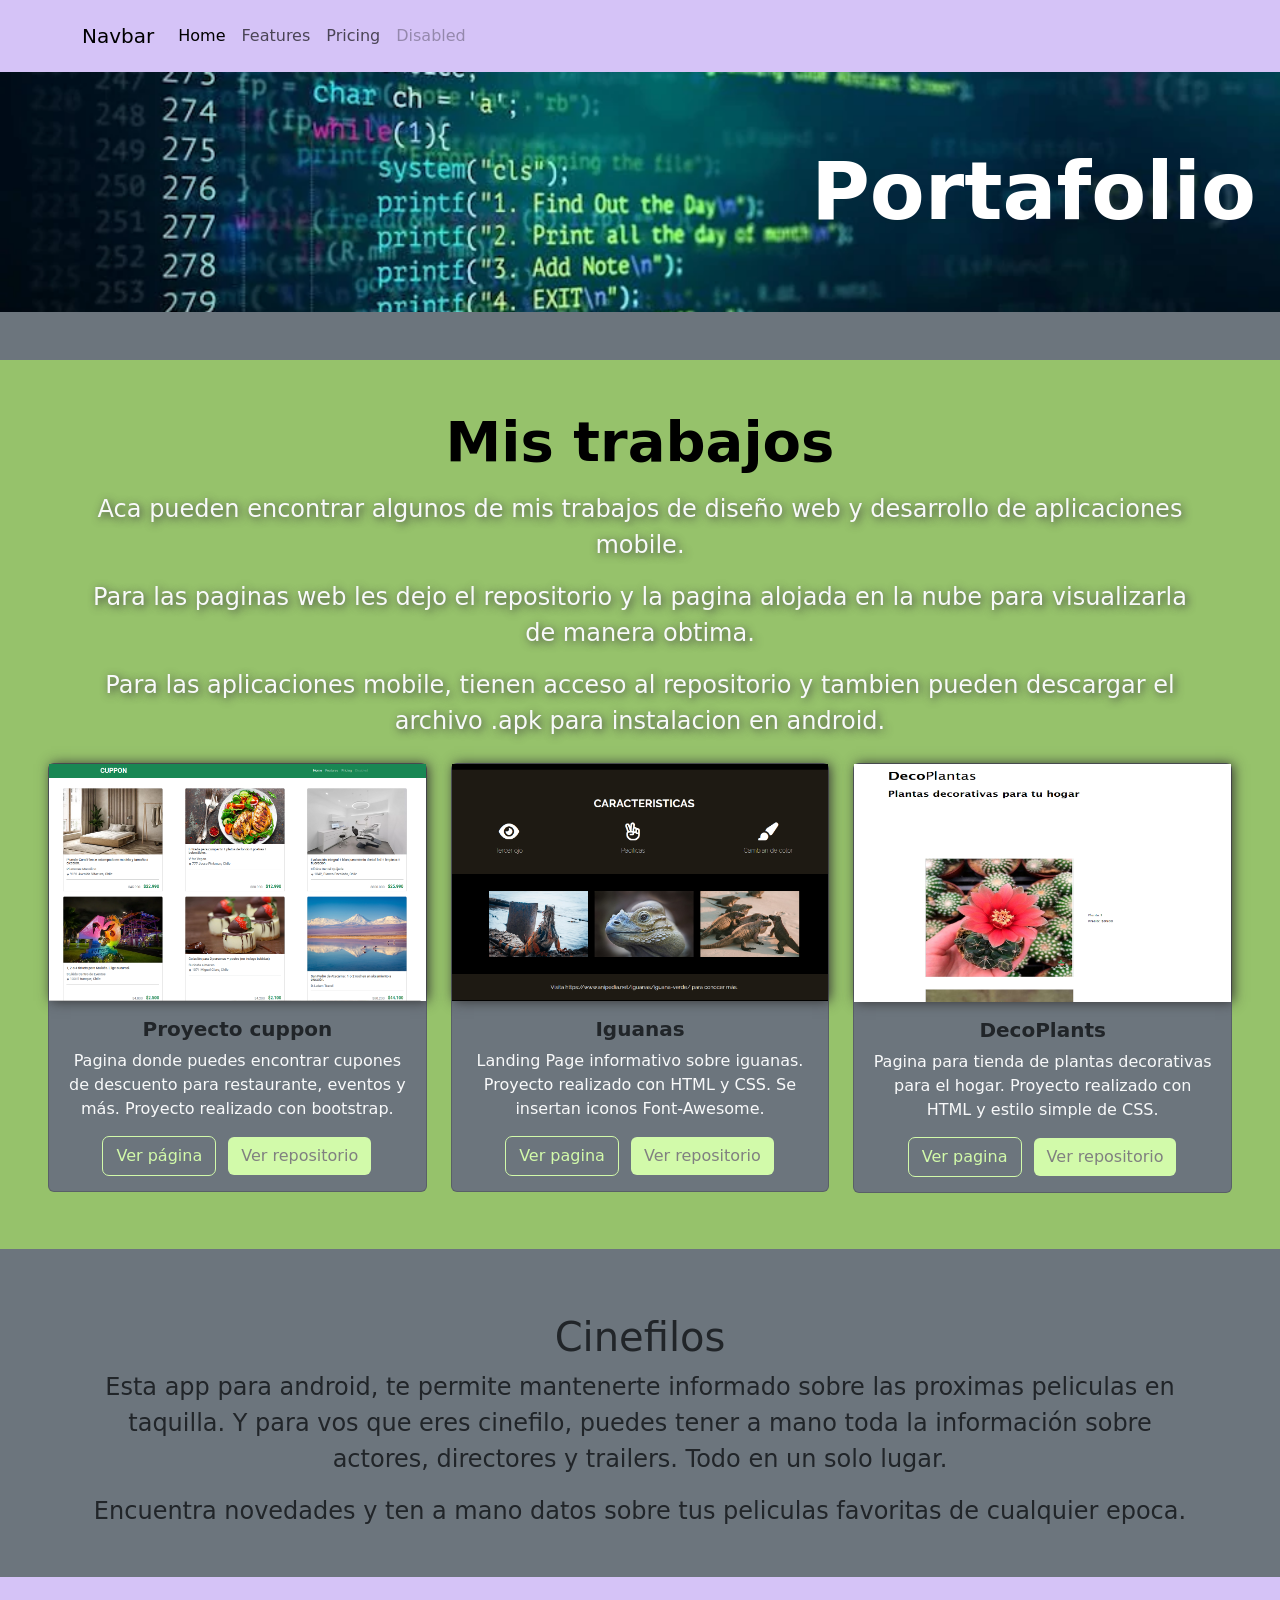
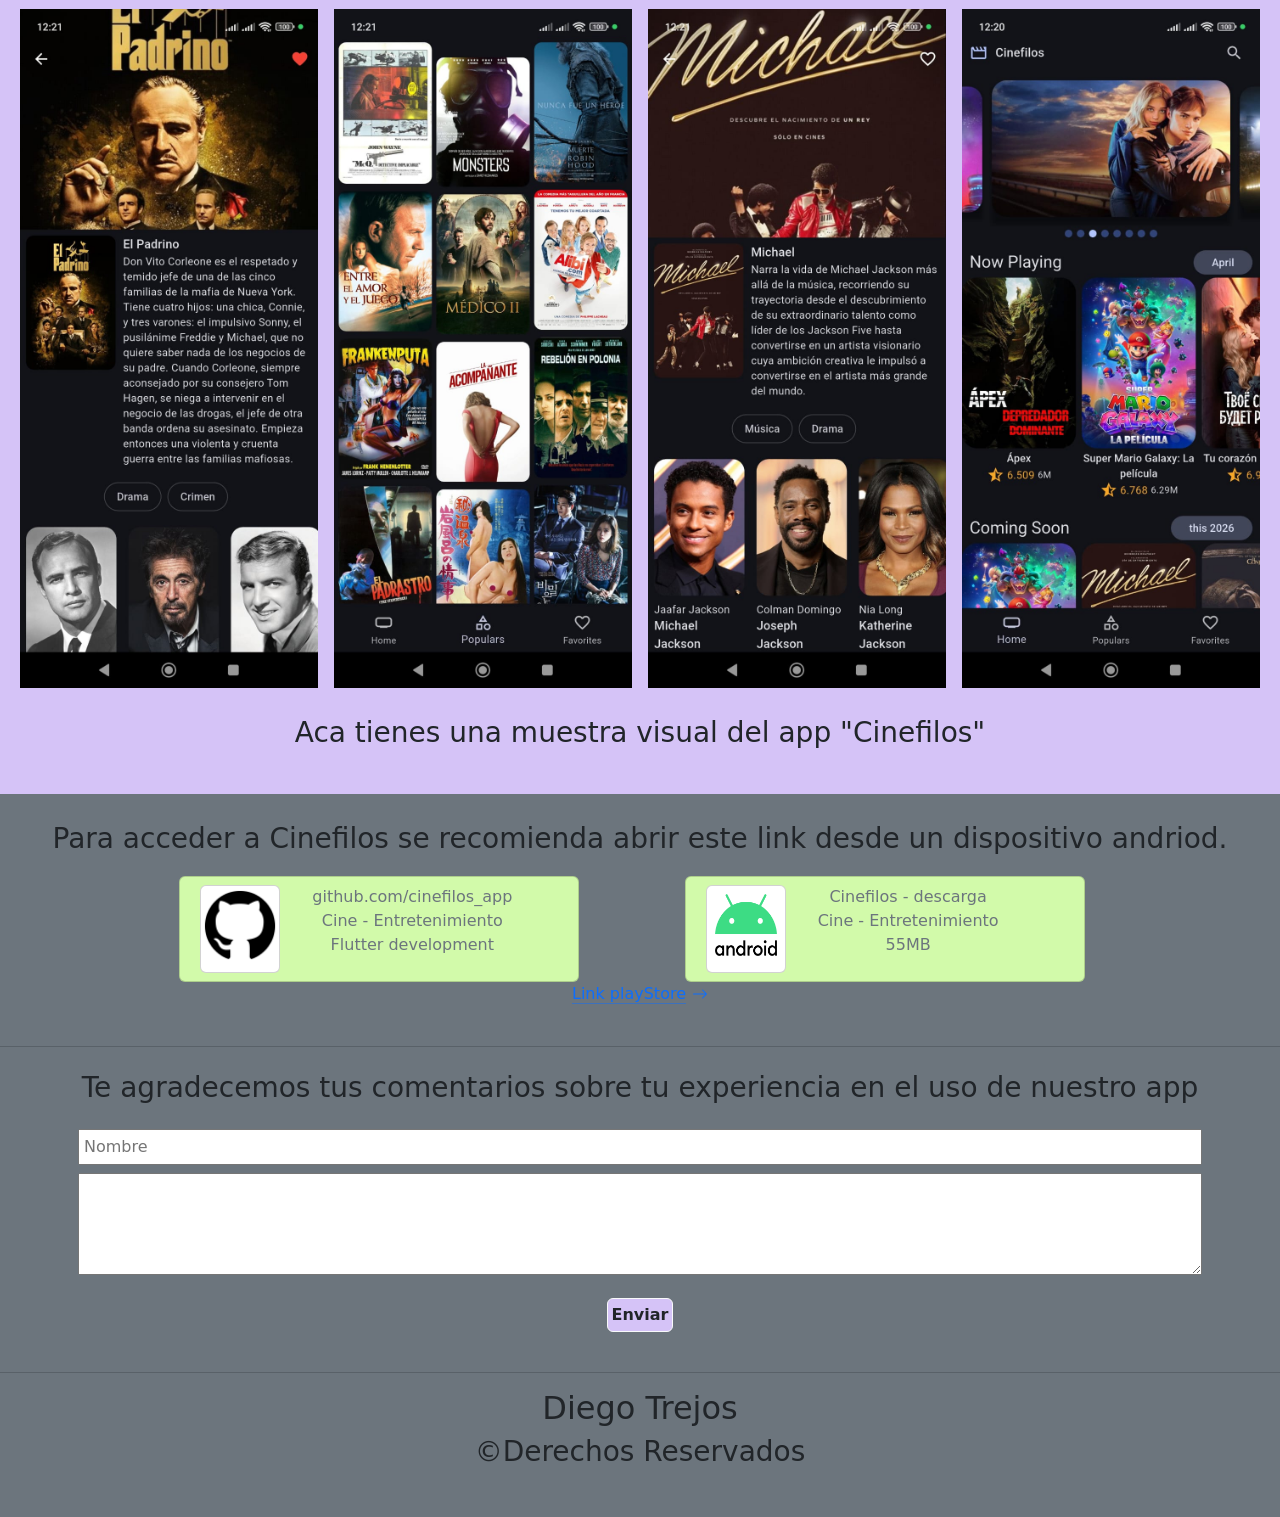
==== portfolio.html @ 0711bc3e "add: tarjetas cinefilos" ====
<!doctype html>
<html lang="en">
  <head>
    <meta charset="UTF-8" />
    <meta name="viewport" content="width=device-width, initial-scale=1.0" />
    <title>DiegoTrejos/cinefilos</title>
    <link
      href="https://cdn.jsdelivr.net/npm/bootstrap@5.3.8/dist/css/bootstrap.min.css"
      rel="stylesheet"
      integrity="sha384-sRIl4kxILFvY47J16cr9ZwB07vP4J8+LH7qKQnuqkuIAvNWLzeN8tE5YBujZqJLB"
      crossorigin="anonymous"
    />
    <link rel="stylesheet" href="./assets/css/cinefilos-style.css" />
  </head>
  <body class="bg-secondary text-center">
    <header>
      <nav class="navbar navbar-expand-lg" style="background-color: #d5c3f7">
        <div class="container py-2">
          <a class="navbar-brand" href="#">Navbar</a>
          <button
            class="navbar-toggler"
            type="button"
            data-bs-toggle="collapse"
            data-bs-target="#navbarNav"
            aria-controls="navbarNav"
            aria-expanded="false"
            aria-label="Toggle navigation"
          >
            <span class="navbar-toggler-icon"></span>
          </button>
          <div class="collapse navbar-collapse" id="navbarNav">
            <ul class="navbar-nav">
              <li class="nav-item">
                <a
                  class="nav-link active"
                  aria-current="page"
                  href="./index.html"
                  >Home</a
                >
              </li>
              <li class="nav-item">
                <a class="nav-link" href="#">Features</a>
              </li>
              <li class="nav-item">
                <a class="nav-link" href="#">Pricing</a>
              </li>
              <li class="nav-item">
                <a class="nav-link disabled" aria-disabled="true">Disabled</a>
              </li>
            </ul>
          </div>
        </div>
      </nav>
    </header>
    <section class="proyects-banner text-bg-danger">
      <div class="p-4 text-end">
        <h1 class="display-1 fw-bold my-5">Portafolio</h1>
      </div>
    </section>
    <section
      id="Mis-trabajos"
      class="my-5 p-5"
      style="background-color: #96c26b"
    >
      <h2 class="display-4 fw-bold text-center text-black mb-3">
        Mis trabajos
      </h2>
      <div
        class="container fs-4 text-light"
        style="text-shadow: 2px 2px 8px #3c3c3c"
      >
        <p>
          Aca pueden encontrar algunos de mis trabajos de diseño web y
          desarrollo de aplicaciones mobile.
        </p>
        <p>
          Para las paginas web les dejo el repositorio y la pagina alojada en la
          nube para visualizarla de manera obtima.
        </p>
        <p>
          Para las aplicaciones mobile, tienen acceso al repositorio y tambien
          pueden descargar el archivo .apk para instalacion en android.
        </p>
      </div>

      <div class="row">
        <div class="col-12 col-sm-4 py-2">
          <div class="card bg-secondary">
            <img
              class="image-top"
              src="./assets/img/cuppon.png"
              alt="proyecto cuppon"
              style="box-shadow: 2px 0 12px #333232"
            />
            <div class="card-body">
              <h5 class="card-title fw-bold">Proyecto cuppon</h5>
              <p class="card-text text-light">
                Pagina donde puedes encontrar cupones de descuento para
                restaurante, eventos y más. Proyecto realizado con bootstrap.
              </p>
              <button
                type="button"
                class="btn me-2"
                style="outline: 1px solid #d2faaa"
              >
                <a
                  href="https://trejosd.github.io/cuppon/"
                  class="text-decoration-none"
                  style="color: #d2faaa"
                  >Ver página</a
                >
              </button>
              <button
                type="button"
                class="btn"
                style="background-color: #d2faaa"
              >
                <a
                  href="https://github.com/TrejosD/cuppon"
                  class="text-decoration-none"
                  style="color: gray"
                  >Ver repositorio</a
                >
              </button>
            </div>
          </div>
        </div>
        <div class="col-12 col-sm-4 py-2">
          <div class="card bg-secondary">
            <img
              class="image-top"
              src="./assets/img/iguana.png"
              alt="proyecto iguanas"
              style="box-shadow: 2px 0 12px #333232"
            />
            <div class="card-body">
              <h5 class="card-title fw-bold">Iguanas</h5>
              <p class="card-text text-light">
                Landing Page informativo sobre iguanas. Proyecto realizado con
                HTML y CSS. Se insertan iconos Font-Awesome.
              </p>
              <button
                type="button"
                class="btn me-2"
                style="outline: 1px solid #d2faaa"
              >
                <a
                  href="https://trejosd.github.io/iguanas_landing/"
                  class="text-decoration-none"
                  style="color: #d2faaa"
                  >Ver pagina</a
                >
              </button>
              <button
                type="button"
                class="btn"
                style="background-color: #d2faaa"
              >
                <a
                  href="https://github.com/TrejosD/iguanas_landing"
                  class="text-decoration-none"
                  style="color: gray"
                  >Ver repositorio</a
                >
              </button>
            </div>
          </div>
        </div>
        <div class="col-12 col-sm-4 py-2">
          <div class="card bg-secondary">
            <img
              class="image-top"
              src="./assets/img/decoP.png"
              alt="proyecto decoplants"
              style="box-shadow: 2px 0 12px #333232"
            />
            <div class="card-body">
              <h5 class="card-title fw-bold">DecoPlants</h5>
              <p class="card-text text-light">
                Pagina para tienda de plantas decorativas para el hogar.
                Proyecto realizado con HTML y estilo simple de CSS.
              </p>
              <button
                type="button"
                class="btn me-2"
                style="outline: 1px solid #d2faaa"
              >
                <a
                  href="https://trejosd.github.io/decoPlants/"
                  class="text-decoration-none"
                  style="color: #d2faaa"
                  >Ver pagina</a
                >
              </button>
              <button
                type="button"
                class="btn"
                style="background-color: #d2faaa"
              >
                <a
                  href="https://github.com/TrejosD/decoPlants"
                  class="text-decoration-none"
                  style="color: gray"
                  >Ver repositorio</a
                >
              </button>
            </div>
          </div>
        </div>
      </div>
    </section>
    <!-- seccion de apps -->
    <section>
      <div class="container py-3 my-3">
        <h1>Cinefilos</h1>
        <p class="fs-4">
          Esta app para android, te permite mantenerte informado sobre las
          proximas peliculas en taquilla. Y para vos que eres cinefilo, puedes
          tener a mano toda la información sobre actores, directores y trailers.
          Todo en un solo lugar.
        </p>
        <p class="fs-4">
          Encuentra novedades y ten a mano datos sobre tus peliculas favoritas
          de cualquier epoca.
        </p>
      </div>
    </section>
    <!-- screenshos del app -->
    <section>
      <div class="p-4" style="background-color: #d5c3f7">
        <div class="row">
          <div class="col-12 col-md-6 col-lg-3 p-2">
            <img
              src="./assets/img/cinefilos/2.jpeg"
              alt="mobile-SS"
              class="mobile w-100"
            />
          </div>
          <div class="col-12 col-md-6 col-lg-3 p-2">
            <img
              src="./assets/img/cinefilos/3.jpeg"
              alt="mobile-SS"
              class="mobile w-100"
            />
          </div>
          <div class="col-12 col-md-6 col-lg-3 p-2">
            <img
              src="./assets/img/cinefilos/4.jpeg"
              alt="mobile-SS"
              class="mobile w-100"
            />
          </div>
          <div class="col-12 col-md-6 col-lg-3 p-2">
            <img
              src="./assets/img/cinefilos/5.jpeg"
              alt="mobile-SS"
              class="mobile w-100"
            />
          </div>
        </div>
        <p class="fs-3 mt-3">
          Aca tienes una muestra visual del app "Cinefilos"
        </p>
      </div>
    </section>
    <!-- como acceder links -->
    <section class="py-4">
      <p class="fs-3">
        Para acceder a Cinefilos se recomienda abrir este link desde un
        dispositivo andriod.
      </p>
      <div class="container-fluid row justify-content-center g-3">
        <div
          class="card col-12 col-sm-6"
          style="width: 400px; background-color: #d2faaa"
        >
          <!-- icono + column(3 hijos) -->
          <a
            href="https://github.com/TrejosD/cinefilos_app"
            class="d-flex w-100 p-2 text-decoration-none"
          >
            <div class="ms-1 card" style="width: 80px">
              <img
                src="./assets/img/cinefilos/github-logo.png"
                alt="icono github"
                class="w-100"
              />
            </div>
            <div>
              <ul style="list-style: none" class="text-secondary">
                <li>github.com/cinefilos_app</li>
                <li>Cine - Entretenimiento</li>
                <li>Flutter development</li>
              </ul>
            </div>
          </a>
        </div>
        <div
          class="card col-12 col-sm-6 offset-lg-1"
          style="width: 400px; background-color: #d2faaa"
        >
          <!-- icono + column(3 hijos) -->
          <a
            href="./assets/download/cinefilos.apk"
            class="d-flex w-100 p-2 text-decoration-none"
          >
            <div class="ms-1 card align-items-center" style="width: 80px">
              <img
                src="./assets/img/cinefilos/android-logo.png"
                alt="icono github"
                class="w-100 p-2"
              />
            </div>
            <div>
              <ul style="list-style: none" class="text-secondary">
                <li>Cinefilos - descarga</li>
                <li>Cine - Entretenimiento</li>
                <li>55MB</li>
              </ul>
            </div>
          </a>
        </div>
      </div>
      <a href="" class="icon-link icon-link-hover"
        >Link playStore
        <svg
          xmlns="http://www.w3.org/2000/svg"
          class="bi"
          viewBox="0 0 16 16"
          aria-hidden="true"
        >
          <path
            d="M1 8a.5.5 0 0 1 .5-.5h11.793l-3.147-3.146a.5.5 0 0 1 .708-.708l4 4a.5.5 0 0 1 0 .708l-4 4a.5.5 0 0 1-.708-.708L13.293 8.5H1.5A.5.5 0 0 1 1 8z"
          /></svg
      ></a>
    </section>
    <!-- feedback -->
    <hr class="mb-4" />
    <section>
      <h3>
        Te agradecemos tus comentarios sobre tu experiencia en el uso de nuestro
        app
      </h3>
      <div>
        <form class="container-sm p-2">
          <div class="d-inline">
            <input type="text" class="w-100 my-2 p-1" placeholder="Nombre" />
            <textarea name="" id="" class="w-100 mb-3" rows="4"></textarea>
          </div>
          <button
            type="submit"
            class="btn btn-light text-dark fw-bold mb-3 p-1"
            style="background-color: #d5c3f7"
          >
            Enviar
          </button>
        </form>
      </div>
    </section>
    <hr class="mb-0" />
    <!-- fotter -->
    <footer class="pb-4">
      <div class="py-3">
        <h2>Diego Trejos</h2>
        <h3>&copy;Derechos Reservados</h3>
      </div>
    </footer>
    <script
      src="https://cdn.jsdelivr.net/npm/bootstrap@5.3.8/dist/js/bootstrap.bundle.min.js"
      integrity="sha384-FKyoEForCGlyvwx9Hj09JcYn3nv7wiPVlz7YYwJrWVcXK/BmnVDxM+D2scQbITxI"
      crossorigin="anonymous"
    ></script>
  </body>
</html>
---- assets/css/cinefilos-style.css ----
.mobile:hover{
    box-shadow: 6px 5px 10px #686767 ;
    
}

.proyects-banner {
  background-image: url("../img/banner.webp") !important;
  background-repeat: no-repeat !important;
  background-size: cover !important;
  background-position: left !important;
}
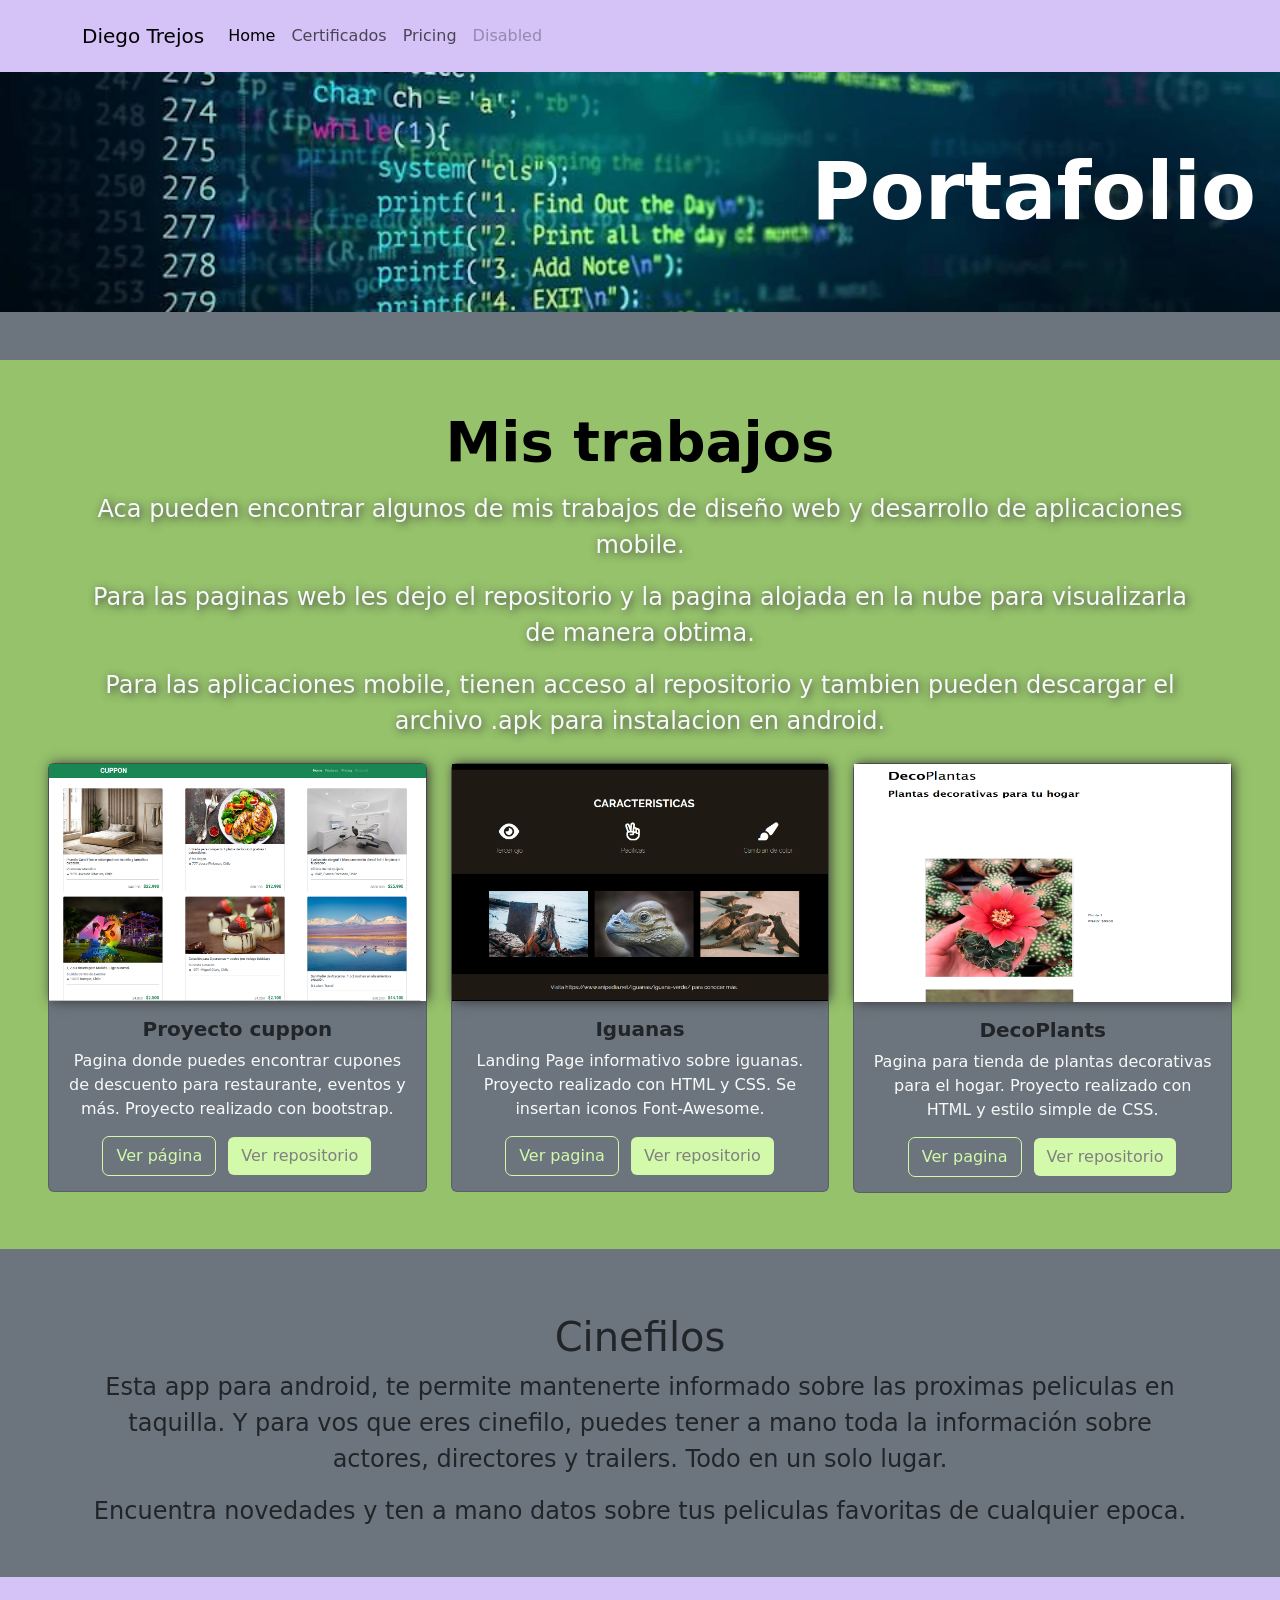
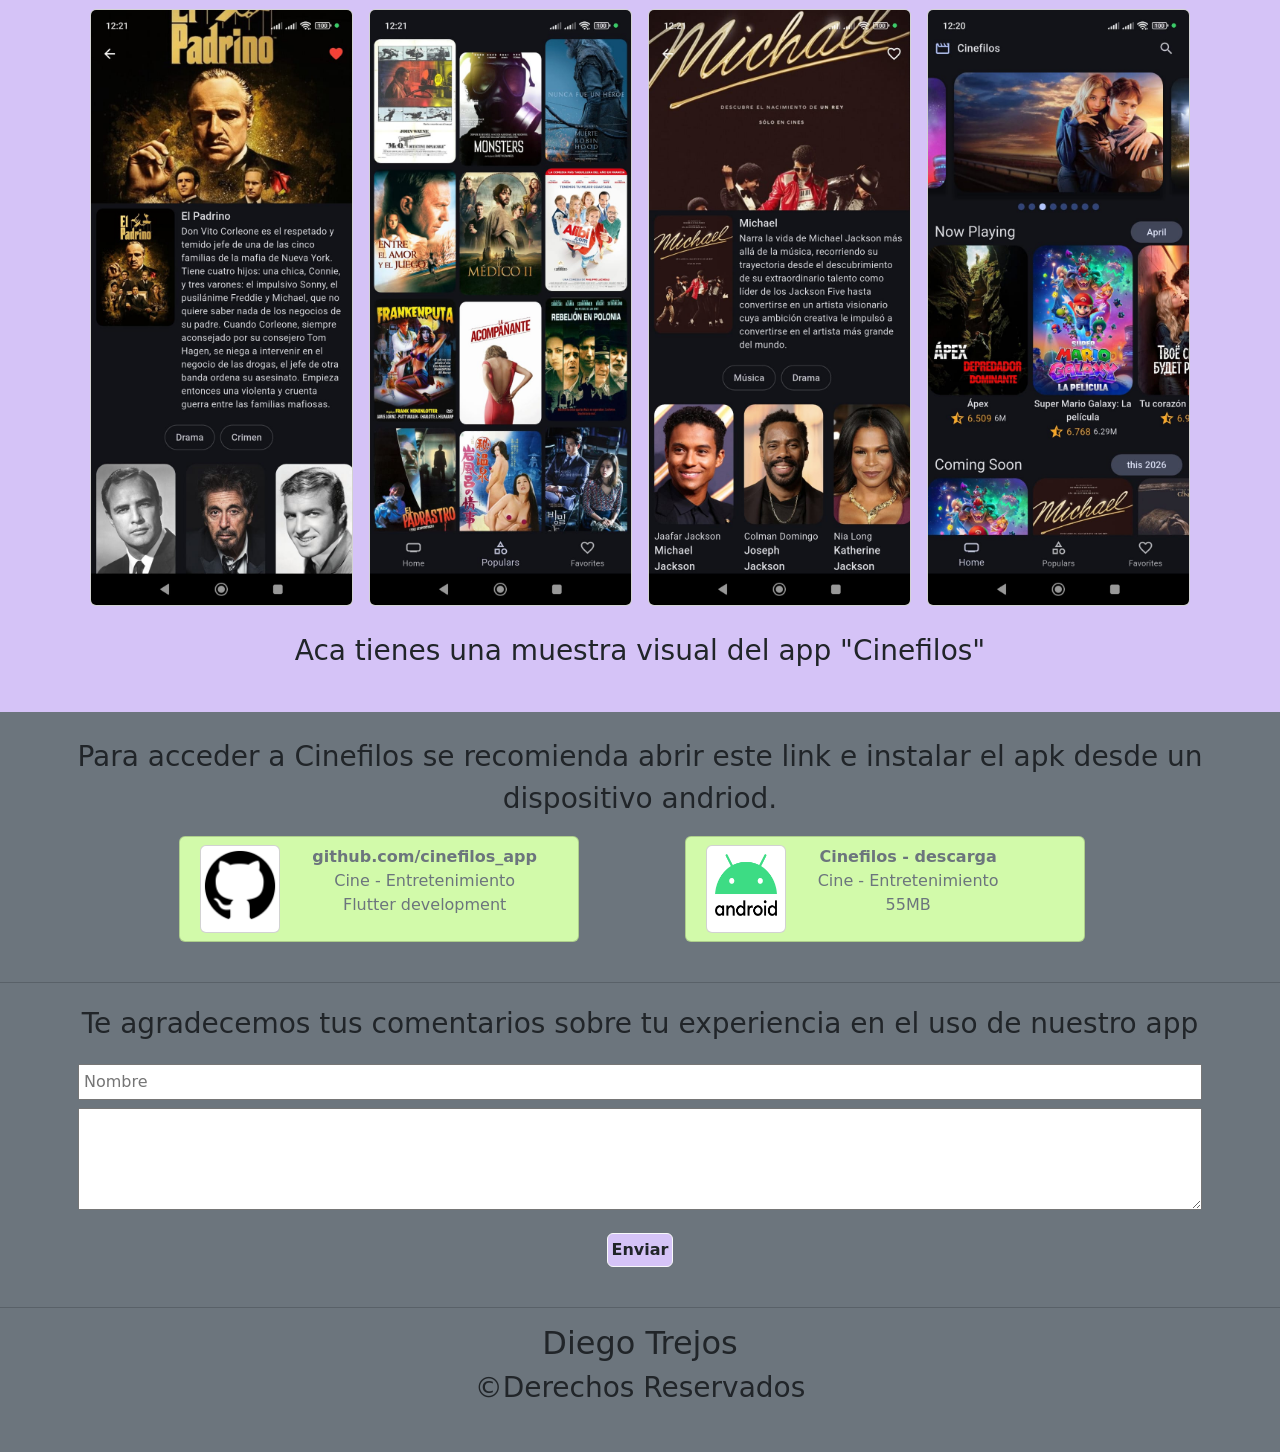
==== commit 679d7dd1: "cambios navegacion" ====
--- a/portfolio.html
+++ b/portfolio.html
@@ -14,9 +14,12 @@
   </head>
   <body class="bg-secondary text-center">
     <header>
-      <nav class="navbar navbar-expand-lg" style="background-color: #d5c3f7">
+      <nav
+        class="navbar navbar-expand-lg text-end"
+        style="background-color: #d5c3f7"
+      >
         <div class="container py-2">
-          <a class="navbar-brand" href="#">Navbar</a>
+          <a class="navbar-brand" href="./index.html">Diego Trejos</a>
           <button
             class="navbar-toggler"
             type="button"
@@ -39,7 +42,7 @@
                 >
               </li>
               <li class="nav-item">
-                <a class="nav-link" href="#">Features</a>
+                <a class="nav-link" href="#">Certificados</a>
               </li>
               <li class="nav-item">
                 <a class="nav-link" href="#">Pricing</a>
@@ -226,35 +229,35 @@
       </div>
     </section>
     <!-- screenshos del app -->
-    <section>
-      <div class="p-4" style="background-color: #d5c3f7">
+    <section style="background-color: #d5c3f7">
+      <div class="p-4 container">
         <div class="row">
           <div class="col-12 col-md-6 col-lg-3 p-2">
             <img
               src="./assets/img/cinefilos/2.jpeg"
               alt="mobile-SS"
-              class="mobile w-100"
+              class="mobile w-100 card"
             />
           </div>
           <div class="col-12 col-md-6 col-lg-3 p-2">
             <img
               src="./assets/img/cinefilos/3.jpeg"
               alt="mobile-SS"
-              class="mobile w-100"
+              class="mobile w-100 card"
             />
           </div>
           <div class="col-12 col-md-6 col-lg-3 p-2">
             <img
               src="./assets/img/cinefilos/4.jpeg"
               alt="mobile-SS"
-              class="mobile w-100"
+              class="mobile w-100 card"
             />
           </div>
           <div class="col-12 col-md-6 col-lg-3 p-2">
             <img
               src="./assets/img/cinefilos/5.jpeg"
               alt="mobile-SS"
-              class="mobile w-100"
+              class="mobile w-100 card"
             />
           </div>
         </div>
@@ -265,9 +268,9 @@
     </section>
     <!-- como acceder links -->
     <section class="py-4">
-      <p class="fs-3">
-        Para acceder a Cinefilos se recomienda abrir este link desde un
-        dispositivo andriod.
+      <p class="fs-3 px-4">
+        Para acceder a Cinefilos se recomienda abrir este link e instalar el apk
+        desde un dispositivo andriod.
       </p>
       <div class="container-fluid row justify-content-center g-3">
         <div
@@ -288,7 +291,7 @@
             </div>
             <div>
               <ul style="list-style: none" class="text-secondary">
-                <li>github.com/cinefilos_app</li>
+                <li class="fw-bold">github.com/cinefilos_app</li>
                 <li>Cine - Entretenimiento</li>
                 <li>Flutter development</li>
               </ul>
@@ -301,7 +304,7 @@
         >
           <!-- icono + column(3 hijos) -->
           <a
-            href="./assets/download/cinefilos.apk"
+            href="./assets/download/cinefilos.zip"
             class="d-flex w-100 p-2 text-decoration-none"
           >
             <div class="ms-1 card align-items-center" style="width: 80px">
@@ -313,7 +316,7 @@
             </div>
             <div>
               <ul style="list-style: none" class="text-secondary">
-                <li>Cinefilos - descarga</li>
+                <li class="fw-bold">Cinefilos - descarga</li>
                 <li>Cine - Entretenimiento</li>
                 <li>55MB</li>
               </ul>
@@ -321,18 +324,6 @@
           </a>
         </div>
       </div>
-      <a href="" class="icon-link icon-link-hover"
-        >Link playStore
-        <svg
-          xmlns="http://www.w3.org/2000/svg"
-          class="bi"
-          viewBox="0 0 16 16"
-          aria-hidden="true"
-        >
-          <path
-            d="M1 8a.5.5 0 0 1 .5-.5h11.793l-3.147-3.146a.5.5 0 0 1 .708-.708l4 4a.5.5 0 0 1 0 .708l-4 4a.5.5 0 0 1-.708-.708L13.293 8.5H1.5A.5.5 0 0 1 1 8z"
-          /></svg
-      ></a>
     </section>
     <!-- feedback -->
     <hr class="mb-4" />
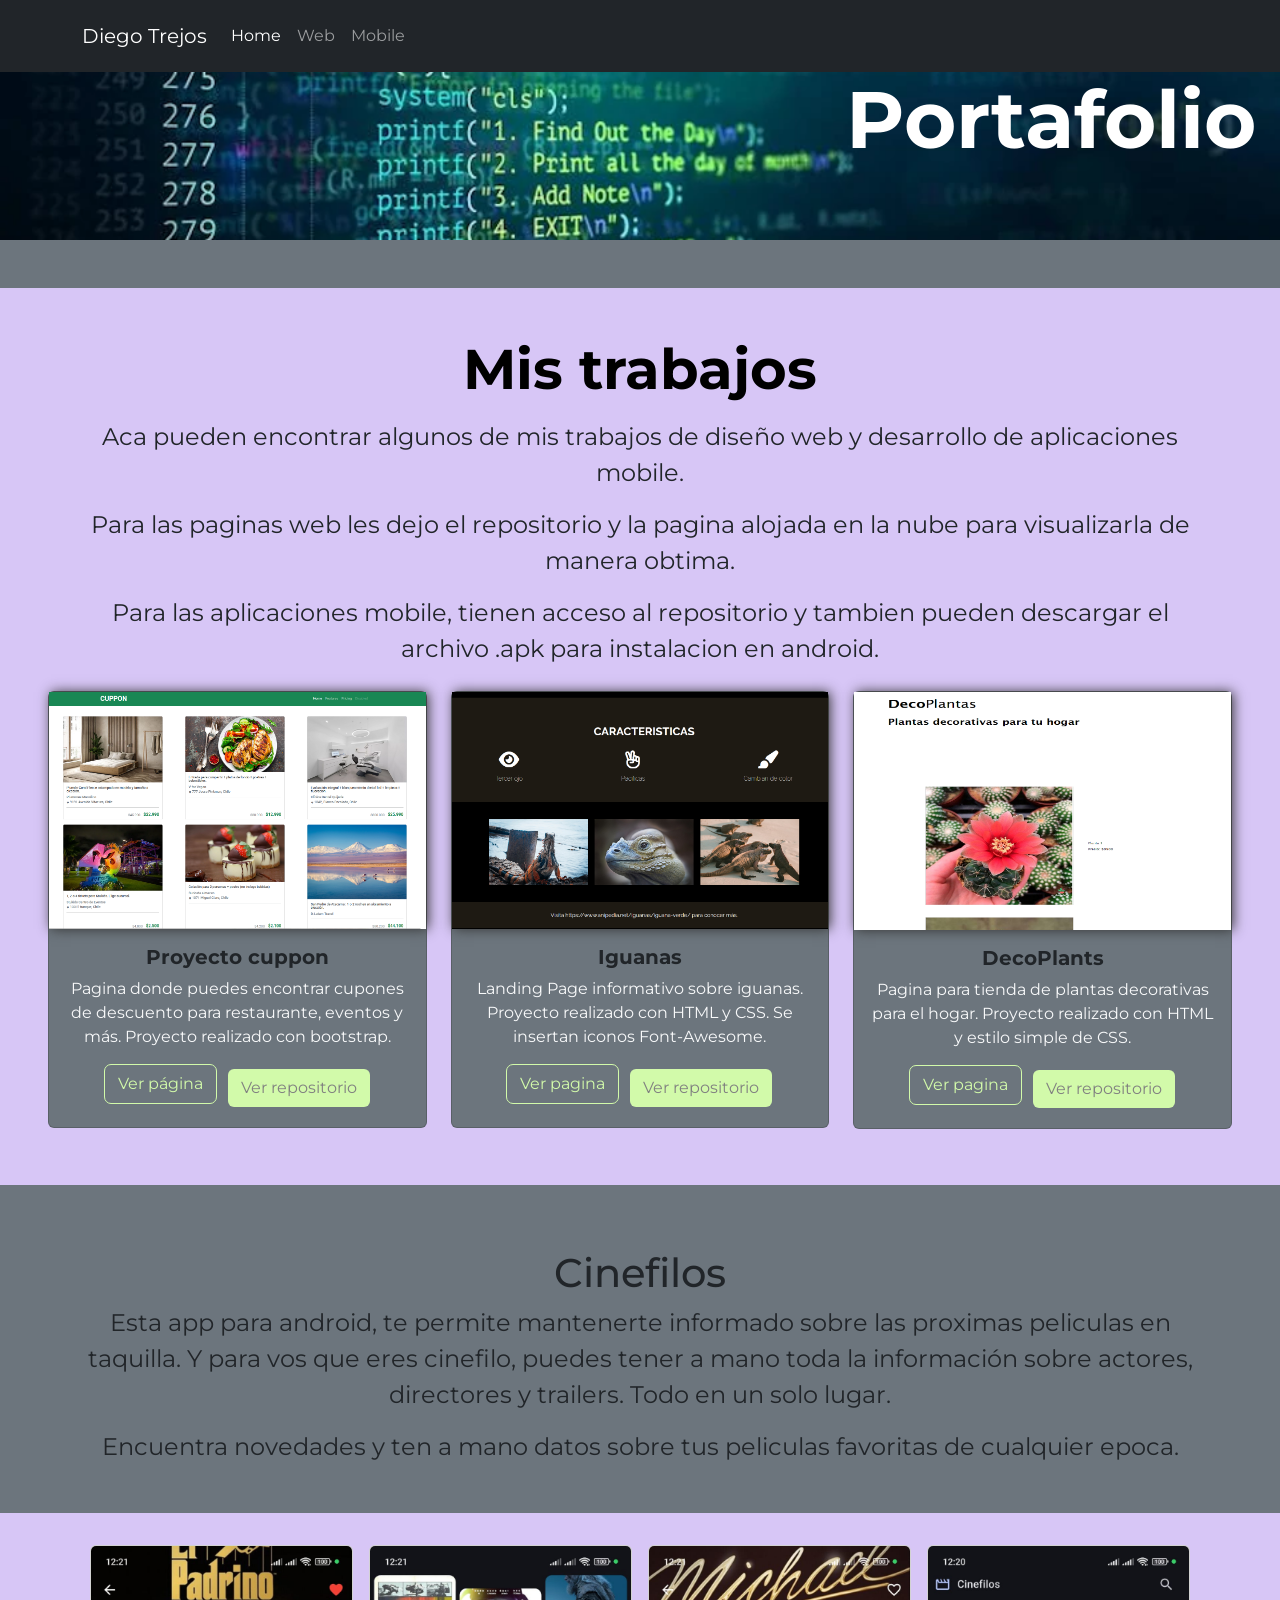
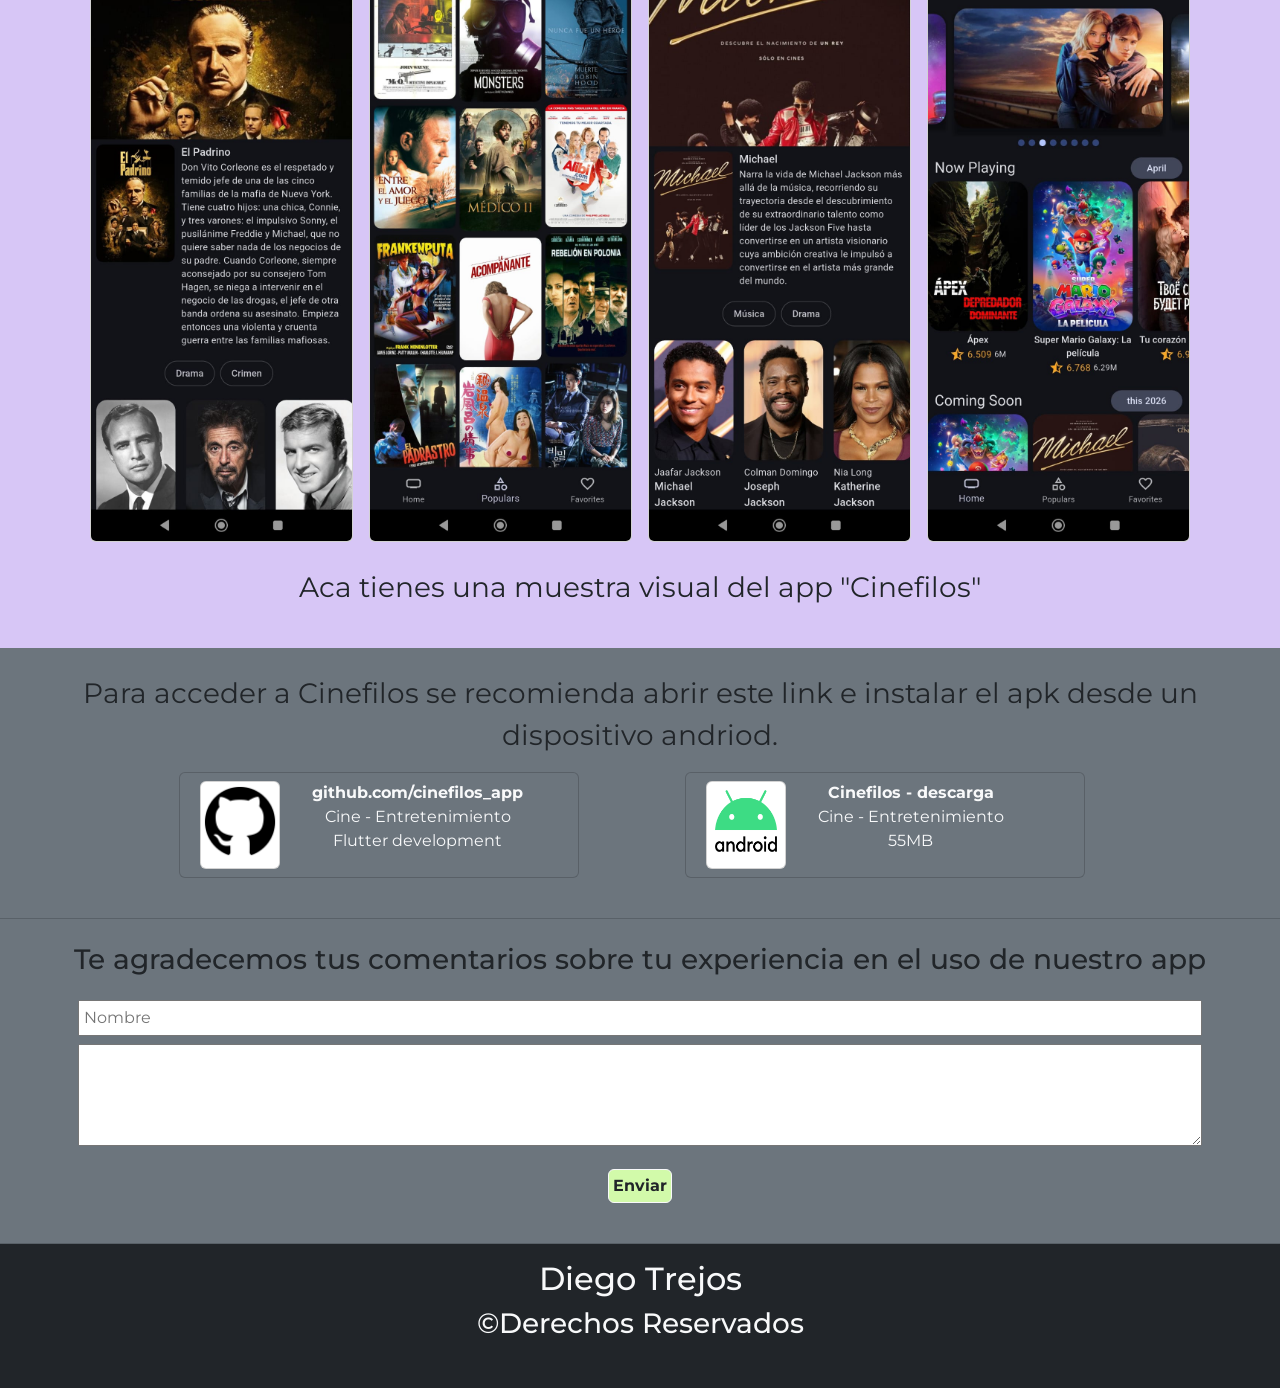
==== commit e7c17bd4: "add: font-family" ====
--- a/portfolio.html
+++ b/portfolio.html
@@ -10,12 +10,18 @@
       integrity="sha384-sRIl4kxILFvY47J16cr9ZwB07vP4J8+LH7qKQnuqkuIAvNWLzeN8tE5YBujZqJLB"
       crossorigin="anonymous"
     />
+    <link rel="preconnect" href="https://fonts.googleapis.com" />
+    <link rel="preconnect" href="https://fonts.gstatic.com" crossorigin />
+    <link
+      href="https://fonts.googleapis.com/css2?family=Montserrat:ital,wght@0,100..900;1,100..900&display=swap"
+      rel="stylesheet"
+    />
     <link rel="stylesheet" href="./assets/css/cinefilos-style.css" />
   </head>
   <body class="bg-secondary text-center">
     <header>
       <nav
-        class="navbar navbar-expand-lg text-end"
+        class="navbar navbar-expand-lg fixed-top navbar-dark bg-dark text-end"
         style="background-color: #d5c3f7"
       >
         <div class="container py-2">
@@ -42,13 +48,10 @@
                 >
               </li>
               <li class="nav-item">
-                <a class="nav-link" href="#">Certificados</a>
+                <a class="nav-link" href="#trabajos">Web</a>
               </li>
               <li class="nav-item">
-                <a class="nav-link" href="#">Pricing</a>
-              </li>
-              <li class="nav-item">
-                <a class="nav-link disabled" aria-disabled="true">Disabled</a>
+                <a class="nav-link" href="#mobile">Mobile</a>
               </li>
             </ul>
           </div>
@@ -60,18 +63,11 @@
         <h1 class="display-1 fw-bold my-5">Portafolio</h1>
       </div>
     </section>
-    <section
-      id="Mis-trabajos"
-      class="my-5 p-5"
-      style="background-color: #96c26b"
-    >
+    <section id="trabajos" class="my-5 p-5" style="background-color: #d7c6f6">
       <h2 class="display-4 fw-bold text-center text-black mb-3">
         Mis trabajos
       </h2>
-      <div
-        class="container fs-4 text-light"
-        style="text-shadow: 2px 2px 8px #3c3c3c"
-      >
+      <div class="container fs-4 text-dark">
         <p>
           Aca pueden encontrar algunos de mis trabajos de diseño web y
           desarrollo de aplicaciones mobile.
@@ -103,7 +99,7 @@
               </p>
               <button
                 type="button"
-                class="btn me-2"
+                class="btn me-2 mb-2"
                 style="outline: 1px solid #d2faaa"
               >
                 <a
@@ -144,7 +140,7 @@
               </p>
               <button
                 type="button"
-                class="btn me-2"
+                class="btn me-2 mb-2"
                 style="outline: 1px solid #d2faaa"
               >
                 <a
@@ -185,7 +181,7 @@
               </p>
               <button
                 type="button"
-                class="btn me-2"
+                class="btn me-2 mb-2"
                 style="outline: 1px solid #d2faaa"
               >
                 <a
@@ -213,7 +209,7 @@
       </div>
     </section>
     <!-- seccion de apps -->
-    <section>
+    <section id="mobile">
       <div class="container py-3 my-3">
         <h1>Cinefilos</h1>
         <p class="fs-4">
@@ -229,7 +225,7 @@
       </div>
     </section>
     <!-- screenshos del app -->
-    <section style="background-color: #d5c3f7">
+    <section style="background-color: #d7c6f6">
       <div class="p-4 container">
         <div class="row">
           <div class="col-12 col-md-6 col-lg-3 p-2">
@@ -274,8 +270,8 @@
       </p>
       <div class="container-fluid row justify-content-center g-3">
         <div
-          class="card col-12 col-sm-6"
-          style="width: 400px; background-color: #d2faaa"
+          class="card col-12 col-sm-6 bg-secondary mobile"
+          style="width: 400px"
         >
           <!-- icono + column(3 hijos) -->
           <a
@@ -290,7 +286,7 @@
               />
             </div>
             <div>
-              <ul style="list-style: none" class="text-secondary">
+              <ul style="list-style: none" class="text-light">
                 <li class="fw-bold">github.com/cinefilos_app</li>
                 <li>Cine - Entretenimiento</li>
                 <li>Flutter development</li>
@@ -299,8 +295,8 @@
           </a>
         </div>
         <div
-          class="card col-12 col-sm-6 offset-lg-1"
-          style="width: 400px; background-color: #d2faaa"
+          class="card col-12 col-sm-6 offset-lg-1 bg-secondary mobile"
+          style="width: 400px"
         >
           <!-- icono + column(3 hijos) -->
           <a
@@ -315,7 +311,7 @@
               />
             </div>
             <div>
-              <ul style="list-style: none" class="text-secondary">
+              <ul style="list-style: none" class="text-light">
                 <li class="fw-bold">Cinefilos - descarga</li>
                 <li>Cine - Entretenimiento</li>
                 <li>55MB</li>
@@ -341,7 +337,7 @@
           <button
             type="submit"
             class="btn btn-light text-dark fw-bold mb-3 p-1"
-            style="background-color: #d5c3f7"
+            style="background-color: #d2faaa"
           >
             Enviar
           </button>
@@ -350,7 +346,7 @@
     </section>
     <hr class="mb-0" />
     <!-- fotter -->
-    <footer class="pb-4">
+    <footer class="pb-4 bg-dark text-light">
       <div class="py-3">
         <h2>Diego Trejos</h2>
         <h3>&copy;Derechos Reservados</h3>
--- a/assets/css/cinefilos-style.css
+++ b/assets/css/cinefilos-style.css
@@ -1,3 +1,9 @@
+
+@import url('https://fonts.googleapis.com/css2?family=Montserrat:ital,wght@0,100..900;1,100..900&display=swap');
+* {
+  font-family: 'Montserrat', sans-serif !important;
+}
+
 .mobile:hover{
     box-shadow: 6px 5px 10px #686767 ;
     
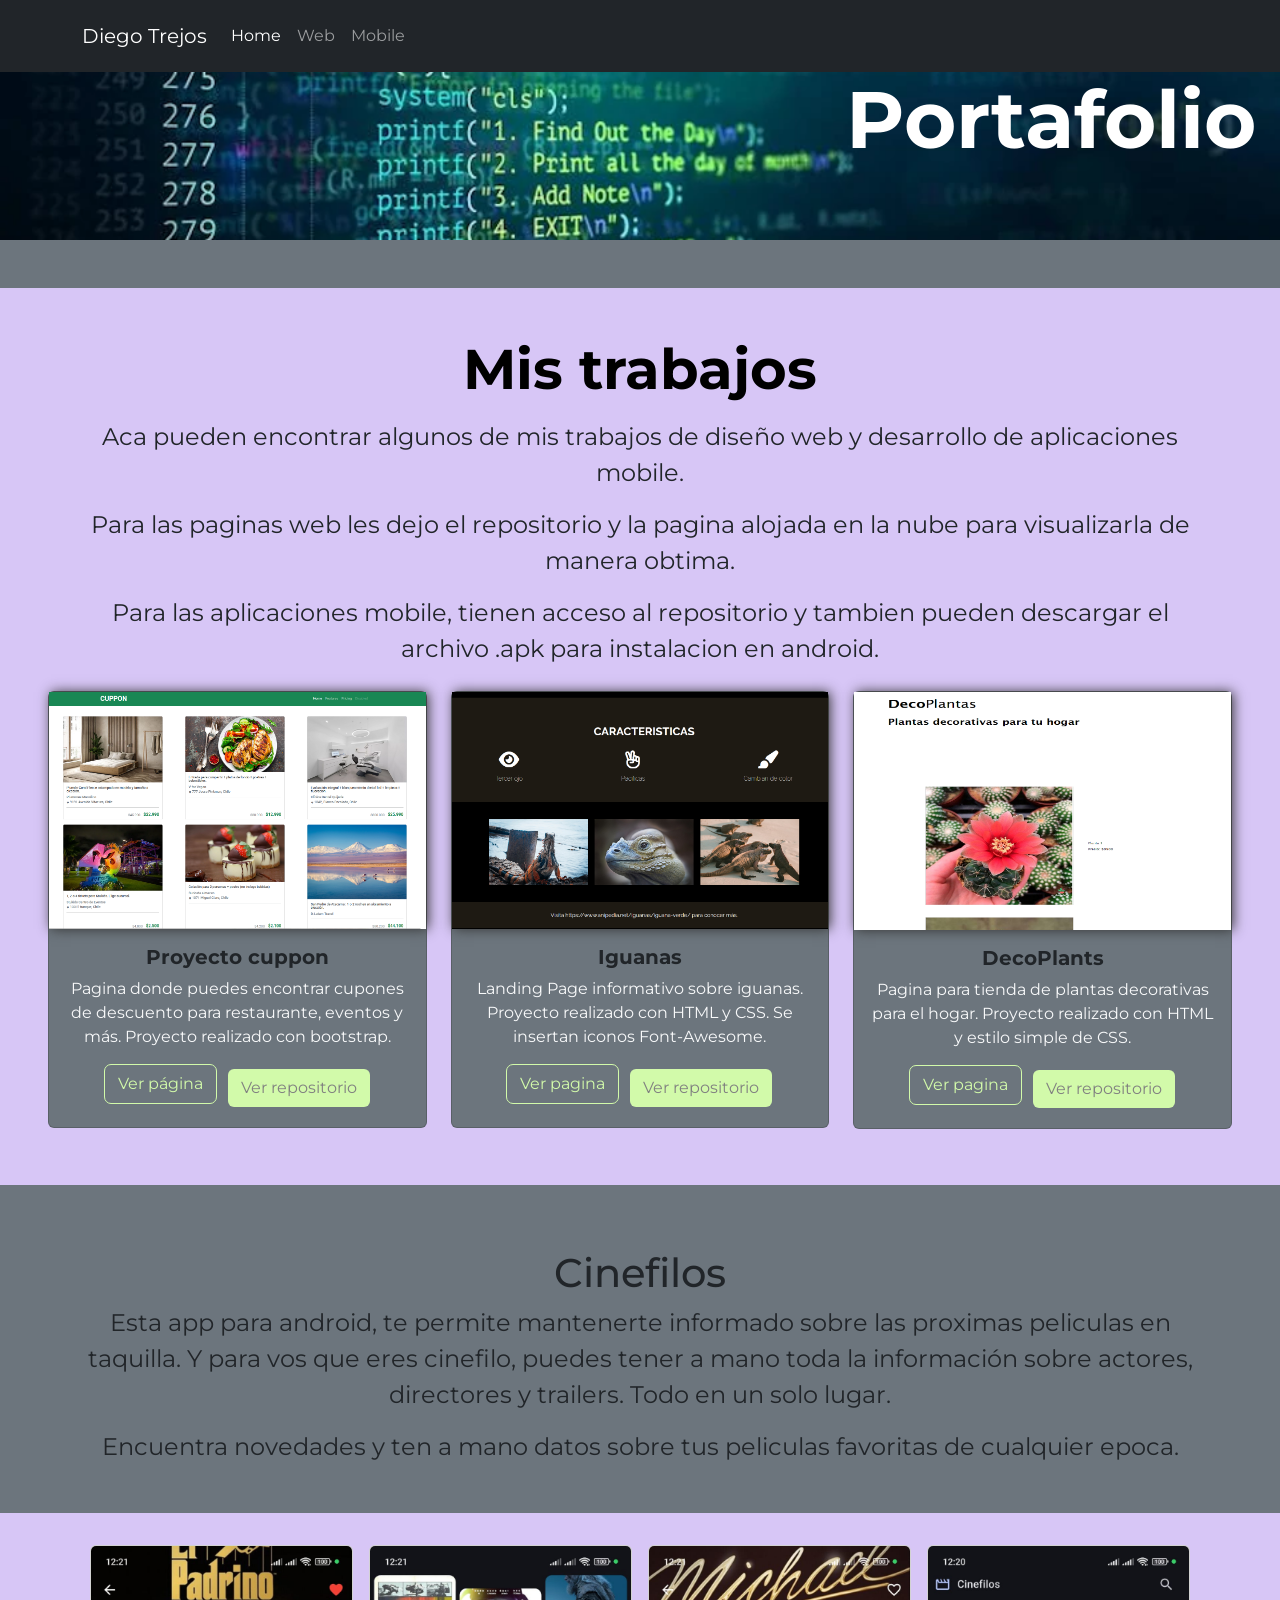
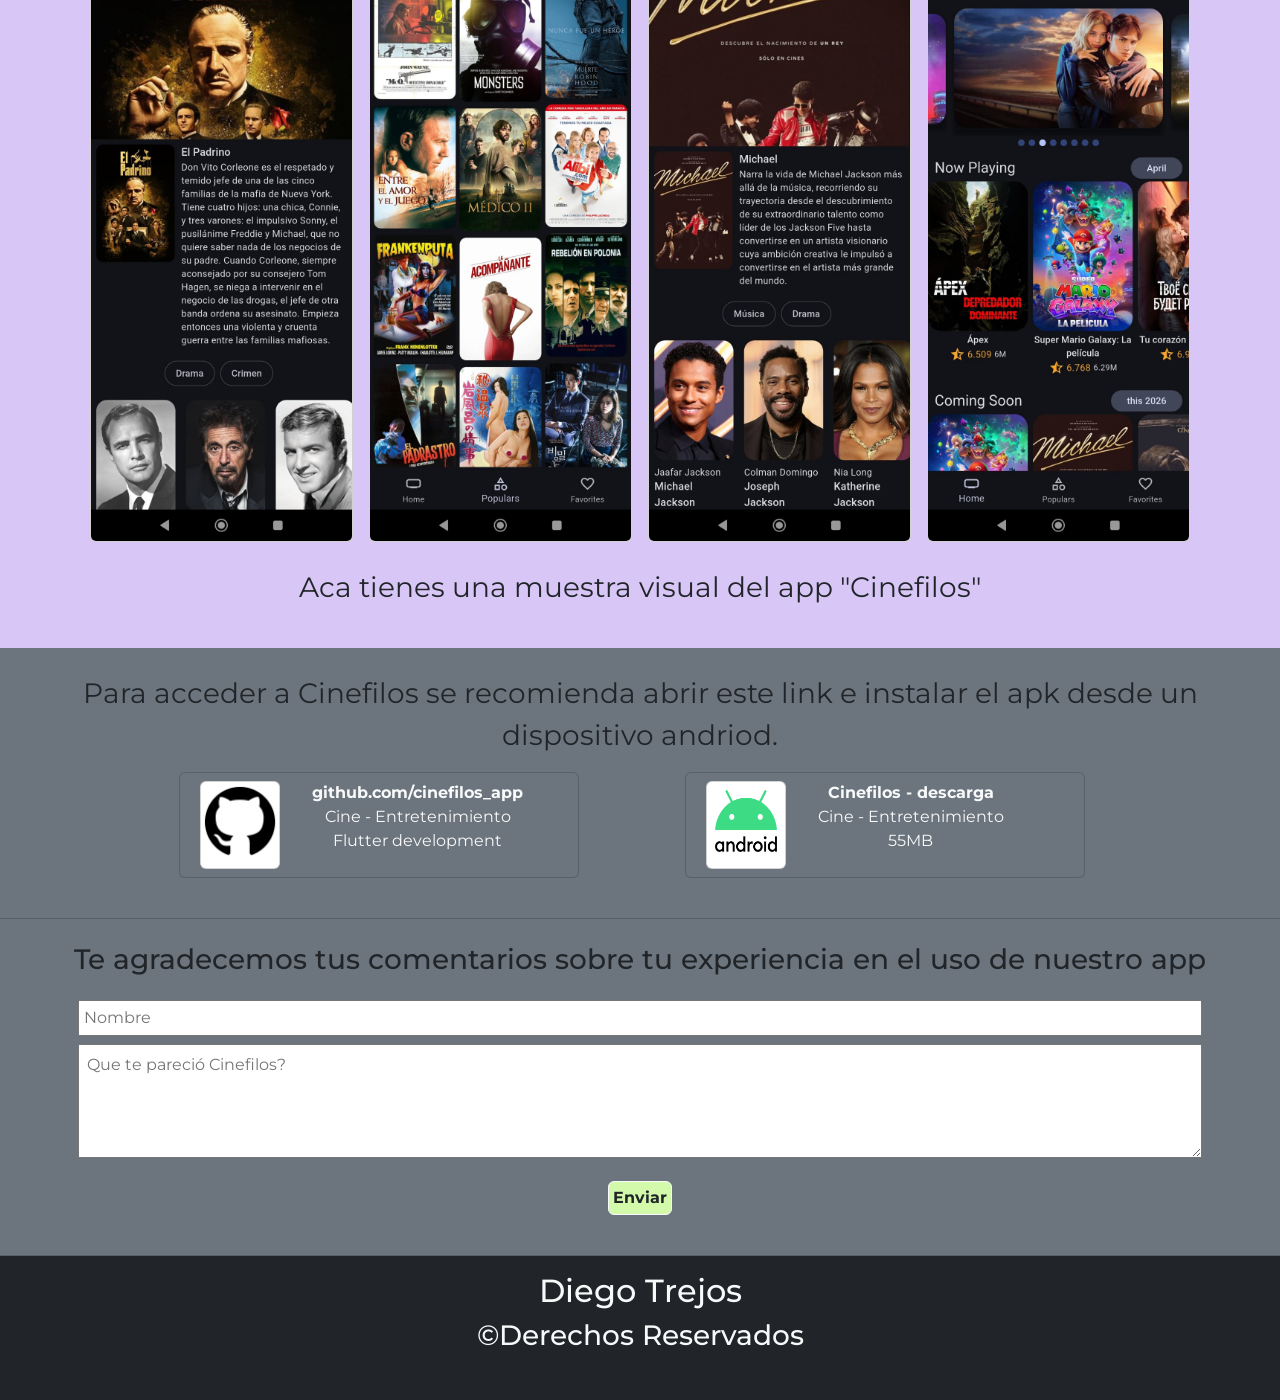
==== commit caf76385: "retoques finales" ====
--- a/portfolio.html
+++ b/portfolio.html
@@ -9,12 +9,6 @@
       rel="stylesheet"
       integrity="sha384-sRIl4kxILFvY47J16cr9ZwB07vP4J8+LH7qKQnuqkuIAvNWLzeN8tE5YBujZqJLB"
       crossorigin="anonymous"
-    />
-    <link rel="preconnect" href="https://fonts.googleapis.com" />
-    <link rel="preconnect" href="https://fonts.gstatic.com" crossorigin />
-    <link
-      href="https://fonts.googleapis.com/css2?family=Montserrat:ital,wght@0,100..900;1,100..900&display=swap"
-      rel="stylesheet"
     />
     <link rel="stylesheet" href="./assets/css/cinefilos-style.css" />
   </head>
@@ -332,7 +326,11 @@
         <form class="container-sm p-2">
           <div class="d-inline">
             <input type="text" class="w-100 my-2 p-1" placeholder="Nombre" />
-            <textarea name="" id="" class="w-100 mb-3" rows="4"></textarea>
+            <textarea
+              placeholder="Que te pareció Cinefilos?"
+              class="w-100 mb-3 p-2"
+              rows="4"
+            ></textarea>
           </div>
           <button
             type="submit"
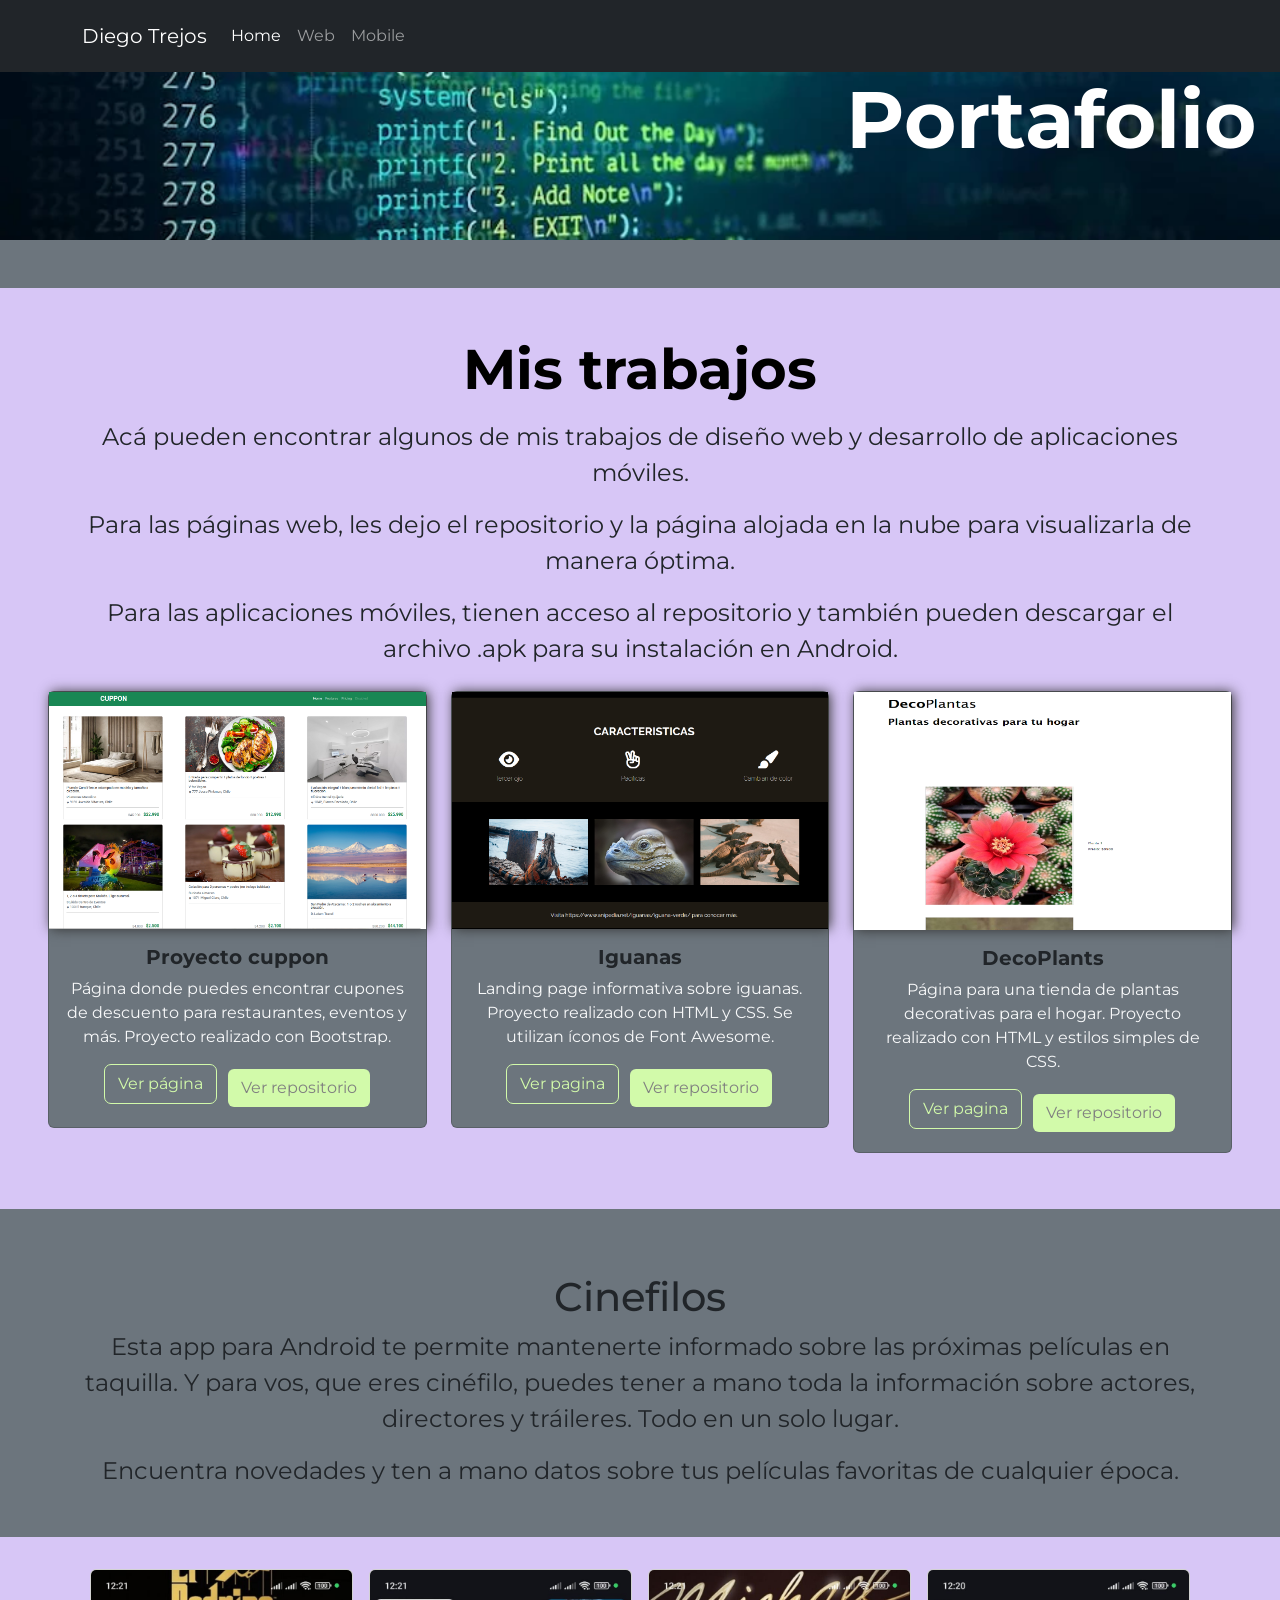
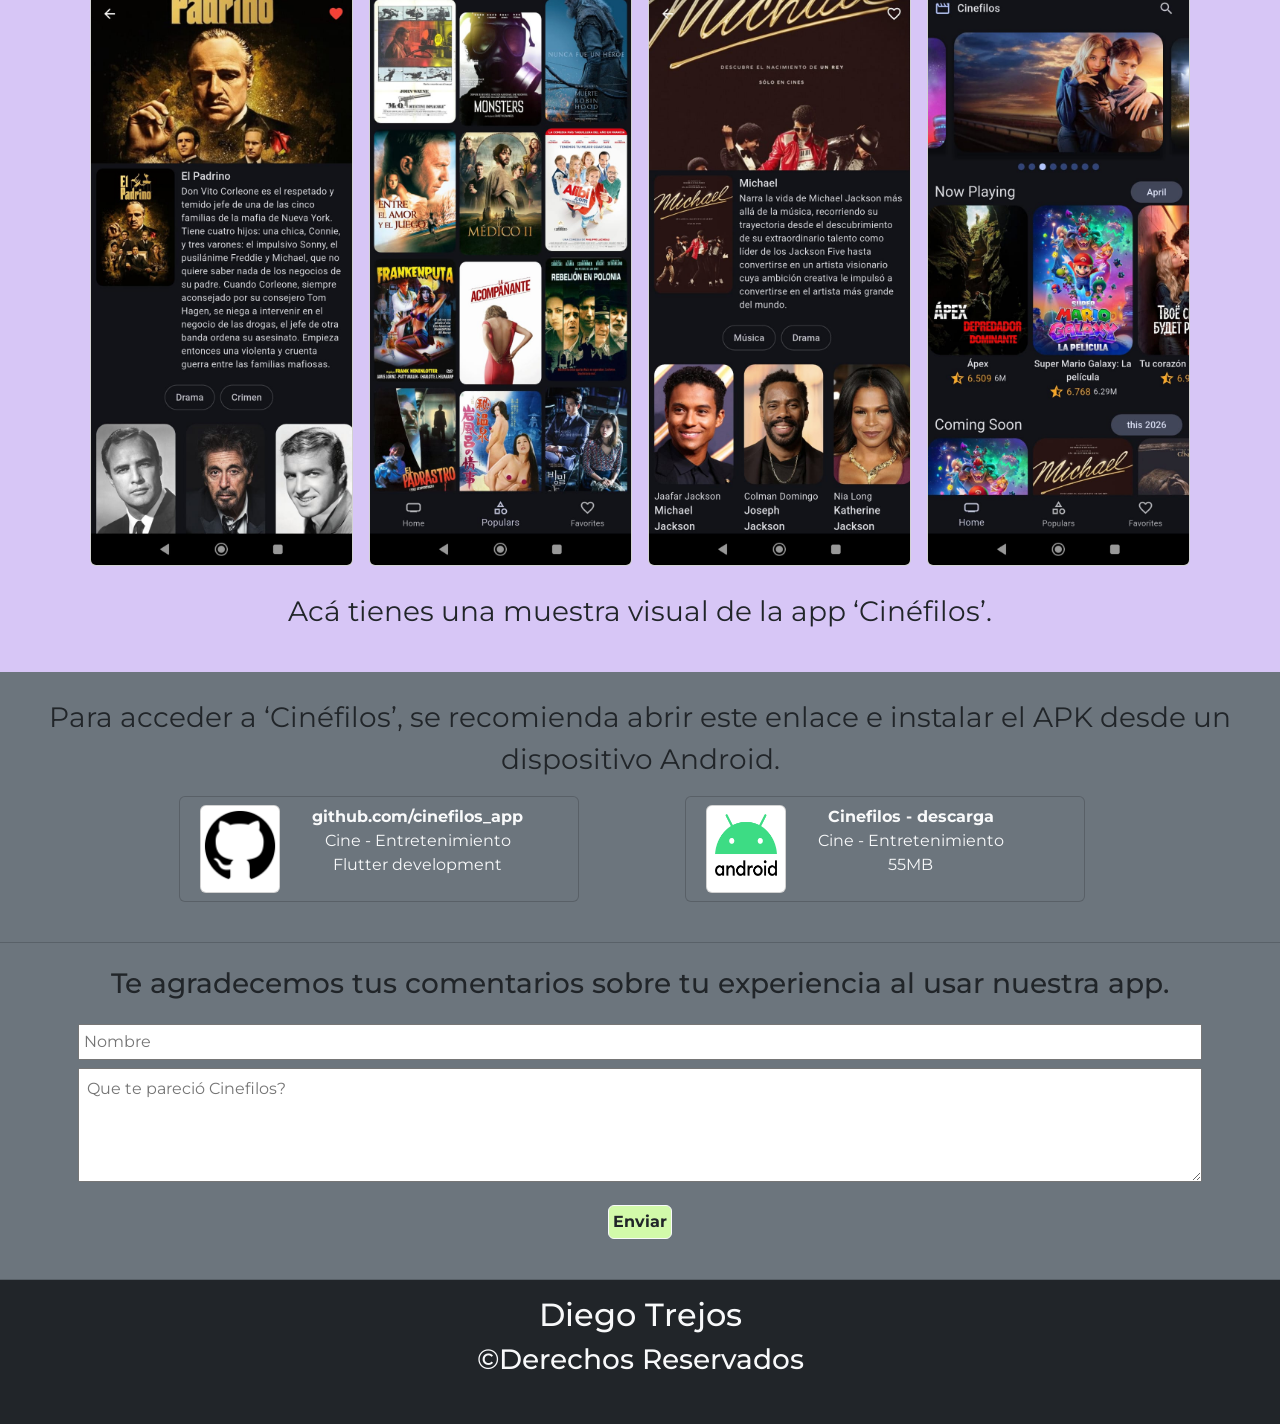
==== commit 2807a367: "revisado ortografia" ====
--- a/portfolio.html
+++ b/portfolio.html
@@ -63,16 +63,16 @@
       </h2>
       <div class="container fs-4 text-dark">
         <p>
-          Aca pueden encontrar algunos de mis trabajos de diseño web y
-          desarrollo de aplicaciones mobile.
+          Acá pueden encontrar algunos de mis trabajos de diseño web y
+          desarrollo de aplicaciones móviles.
         </p>
         <p>
-          Para las paginas web les dejo el repositorio y la pagina alojada en la
-          nube para visualizarla de manera obtima.
+          Para las páginas web, les dejo el repositorio y la página alojada en
+          la nube para visualizarla de manera óptima.
         </p>
         <p>
-          Para las aplicaciones mobile, tienen acceso al repositorio y tambien
-          pueden descargar el archivo .apk para instalacion en android.
+          Para las aplicaciones móviles, tienen acceso al repositorio y también
+          pueden descargar el archivo .apk para su instalación en Android.
         </p>
       </div>
 
@@ -88,8 +88,8 @@
             <div class="card-body">
               <h5 class="card-title fw-bold">Proyecto cuppon</h5>
               <p class="card-text text-light">
-                Pagina donde puedes encontrar cupones de descuento para
-                restaurante, eventos y más. Proyecto realizado con bootstrap.
+                Página donde puedes encontrar cupones de descuento para
+                restaurantes, eventos y más. Proyecto realizado con Bootstrap.
               </p>
               <button
                 type="button"
@@ -129,8 +129,8 @@
             <div class="card-body">
               <h5 class="card-title fw-bold">Iguanas</h5>
               <p class="card-text text-light">
-                Landing Page informativo sobre iguanas. Proyecto realizado con
-                HTML y CSS. Se insertan iconos Font-Awesome.
+                Landing page informativa sobre iguanas. Proyecto realizado con
+                HTML y CSS. Se utilizan íconos de Font Awesome.
               </p>
               <button
                 type="button"
@@ -170,8 +170,8 @@
             <div class="card-body">
               <h5 class="card-title fw-bold">DecoPlants</h5>
               <p class="card-text text-light">
-                Pagina para tienda de plantas decorativas para el hogar.
-                Proyecto realizado con HTML y estilo simple de CSS.
+                Página para una tienda de plantas decorativas para el hogar.
+                Proyecto realizado con HTML y estilos simples de CSS.
               </p>
               <button
                 type="button"
@@ -207,14 +207,14 @@
       <div class="container py-3 my-3">
         <h1>Cinefilos</h1>
         <p class="fs-4">
-          Esta app para android, te permite mantenerte informado sobre las
-          proximas peliculas en taquilla. Y para vos que eres cinefilo, puedes
-          tener a mano toda la información sobre actores, directores y trailers.
-          Todo en un solo lugar.
+          Esta app para Android te permite mantenerte informado sobre las
+          próximas películas en taquilla. Y para vos, que eres cinéfilo, puedes
+          tener a mano toda la información sobre actores, directores y
+          tráileres. Todo en un solo lugar.
         </p>
         <p class="fs-4">
-          Encuentra novedades y ten a mano datos sobre tus peliculas favoritas
-          de cualquier epoca.
+          Encuentra novedades y ten a mano datos sobre tus películas favoritas
+          de cualquier época.
         </p>
       </div>
     </section>
@@ -252,15 +252,15 @@
           </div>
         </div>
         <p class="fs-3 mt-3">
-          Aca tienes una muestra visual del app "Cinefilos"
+          Acá tienes una muestra visual de la app ‘Cinéfilos’.
         </p>
       </div>
     </section>
     <!-- como acceder links -->
     <section class="py-4">
       <p class="fs-3 px-4">
-        Para acceder a Cinefilos se recomienda abrir este link e instalar el apk
-        desde un dispositivo andriod.
+        Para acceder a ‘Cinéfilos’, se recomienda abrir este enlace e instalar
+        el APK desde un dispositivo Android.
       </p>
       <div class="container-fluid row justify-content-center g-3">
         <div
@@ -319,8 +319,7 @@
     <hr class="mb-4" />
     <section>
       <h3>
-        Te agradecemos tus comentarios sobre tu experiencia en el uso de nuestro
-        app
+        Te agradecemos tus comentarios sobre tu experiencia al usar nuestra app.
       </h3>
       <div>
         <form class="container-sm p-2">
